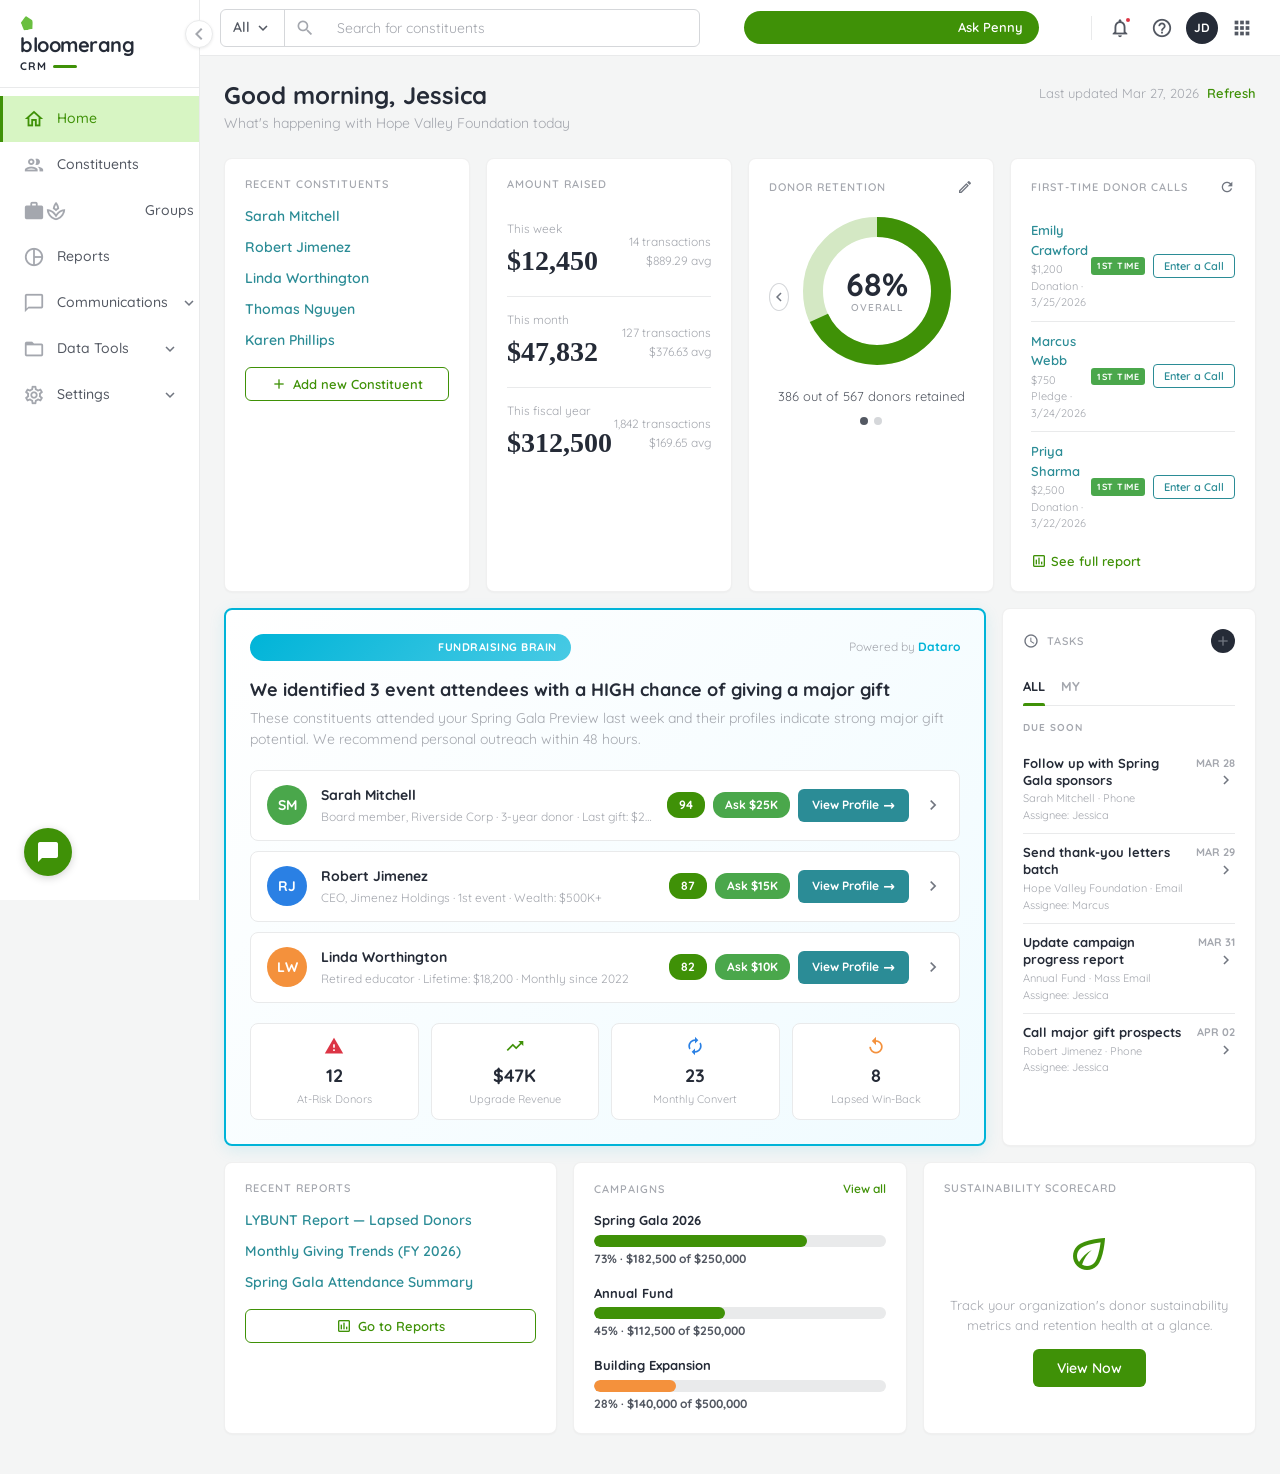
==== prototype/01_home.html @ 3aeb42c3 "Add Bloomerang CRM + Dataro clickable prototype 4-page interactive demo: Home Dashboard, Constituent" ====
<!DOCTYPE html>
<html lang="en">
<head>
<meta charset="UTF-8">
<meta name="viewport" content="width=device-width, initial-scale=1.0">
<title>Bloomerang CRM — Home Dashboard</title>
<link rel="preconnect" href="https://fonts.googleapis.com">
<link href="https://fonts.googleapis.com/css2?family=Quicksand:wght@300;400;500;600;700&display=swap" rel="stylesheet">
<link href="https://fonts.googleapis.com/icon?family=Material+Icons+Outlined" rel="stylesheet">
<style>
/* ── RESET ── */
*, *::before, *::after { box-sizing: border-box; margin: 0; padding: 0; }
html { font-size: 16px; -webkit-font-smoothing: antialiased; }
body { font-family: 'Quicksand', system-ui, -apple-system, 'Segoe UI', Roboto, 'Helvetica Neue', Arial, sans-serif; background: #f4f5f5; color: #252b37; line-height: 1.5; }
a { text-decoration: none; color: inherit; }
button { font-family: inherit; cursor: pointer; border: none; background: none; }
ul { list-style: none; }

/* ── TOKENS ── */
:root {
  --green: #3f9107;
  --green-light: #d7f5c3;
  --green-sage: #D4E8C4;
  --teal: #2B8C96;
  --gray-900: #252b37;
  --gray-700: #535862;
  --gray-500: #a4a7ae;
  --gray-400: #717680;
  --gray-300: #d5d7da;
  --gray-200: #e9eaeb;
  --gray-100: #f4f5f5;
  --white: #ffffff;
  --orange: #f4913c;
  --red: #dc3545;
  --blue: #2a80e4;
  --dataro: #00B4D8;
  --dataro-dark: #0096B4;
  --dataro-light: #48CAE4;
  --dataro-bg: #F0FBFF;
  --sidebar-w: 200px;
  --header-h: 56px;
}

/* ── SIDEBAR ── */
.sidebar {
  position: fixed; top: 0; left: 0; bottom: 0;
  width: var(--sidebar-w); background: var(--white);
  border-right: 1px solid var(--gray-200);
  z-index: 1030; display: flex; flex-direction: column;
  transition: width .25s ease;
}
.sidebar-logo { padding: 16px 20px 12px; position: relative; border-bottom: 1px solid var(--gray-200); }
.sidebar-logo .logo-text {
  font-size: 20px; font-weight: 700; color: var(--gray-900); letter-spacing: -0.5px;
  position: relative; display: inline-block; padding-top: 14px;
}
.sidebar-logo .logo-text::before {
  content: '';
  position: absolute; top: 0; left: 1px;
  width: 12px; height: 14px;
  background: #6abf40;
  clip-path: polygon(50% 0%, 100% 40%, 85% 100%, 15% 100%, 0% 40%);
  transform: rotate(-10deg);
}
.sidebar-logo .crm-label {
  display: flex; align-items: center; gap: 6px;
  font-size: 11px; font-weight: 700; color: var(--gray-900);
  margin-top: -2px; letter-spacing: 1px;
}
.sidebar-logo .crm-bar {
  display: inline-block; width: 24px; height: 3px;
  background: var(--green); border-radius: 2px;
}
.collapse-btn {
  position: absolute; top: 20px; right: -14px;
  width: 28px; height: 28px; border-radius: 50%;
  background: var(--white); border: 1px solid var(--gray-200);
  display: flex; align-items: center; justify-content: center;
  box-shadow: 0 1px 3px rgba(0,0,0,0.08); z-index: 10;
  color: var(--gray-500); font-size: 18px;
}
.sidebar-nav { flex: 1; padding: 8px 0; overflow-y: auto; }
.sidebar-nav .nav-item {
  display: flex; align-items: center; gap: 12px;
  padding: 12px 20px; font-size: 14px; font-weight: 500;
  color: var(--gray-700); cursor: pointer; position: relative;
  transition: background .15s, color .15s;
  border-left: 3px solid transparent;
  text-decoration: none;
}
.sidebar-nav .nav-item:hover { background: #f8f9fa; }
.sidebar-nav .nav-item.active {
  background: var(--green-light); color: var(--green);
  border-left-color: var(--green);
}
.sidebar-nav .nav-item.active .material-icons-outlined { color: var(--green); }
.sidebar-nav .nav-item .material-icons-outlined {
  font-size: 22px; color: var(--gray-500);
}
.sidebar-nav .nav-item .chevron {
  margin-left: auto; font-size: 18px; color: var(--gray-400);
}

/* ── HEADER ── */
.header {
  position: fixed; top: 0; left: var(--sidebar-w); right: 0;
  height: var(--header-h); background: var(--white);
  border-bottom: 1px solid var(--gray-200);
  display: flex; align-items: center; justify-content: space-between;
  padding: 0 20px; z-index: 1020;
}
.header-left { display: flex; align-items: center; gap: 0; flex: 1; max-width: 480px; }
.search-wrapper {
  display: flex; align-items: center; width: 100%;
  border: 1px solid var(--gray-300); border-radius: 6px; overflow: hidden;
  background: var(--white); height: 38px;
}
.search-dropdown {
  display: flex; align-items: center; gap: 4px;
  padding: 0 12px; font-size: 14px; font-weight: 600;
  color: var(--gray-700); border-right: 1px solid var(--gray-300);
  height: 100%; cursor: pointer; white-space: nowrap;
}
.search-dropdown .material-icons-outlined { font-size: 18px; }
.search-input {
  flex: 1; border: none; outline: none; padding: 0 12px;
  font-size: 14px; font-family: inherit; color: var(--gray-700);
  height: 100%; background: transparent;
}
.search-input::placeholder { color: var(--gray-500); }
.search-icon { padding: 0 10px; color: var(--gray-500); display: flex; align-items: center; }

.header-right { display: flex; align-items: center; gap: 6px; }
.header-icon-btn {
  width: 36px; height: 36px; border-radius: 50%;
  display: flex; align-items: center; justify-content: center;
  position: relative; color: var(--gray-700); transition: background .15s;
}
.header-icon-btn:hover { background: var(--gray-100); }
.header-icon-btn .material-icons-outlined { font-size: 22px; }
.header-icon-btn.bloom-b {
  color: var(--green);
}
.notif-dot {
  position: absolute; top: 6px; right: 6px;
  width: 8px; height: 8px; border-radius: 50%;
  background: var(--red); border: 2px solid var(--white);
}
.ask-penny-btn {
  display: flex; align-items: center; gap: 6px;
  padding: 7px 16px; border: none;
  border-radius: 20px; font-size: 13px; font-weight: 600;
  color: var(--white); background: var(--green);
  transition: background .15s;
}
.ask-penny-btn:hover { background: #357a06; }
.ask-penny-btn .sparkle { font-size: 16px; }
.avatar-circle {
  width: 32px; height: 32px; border-radius: 50%;
  background: var(--gray-900); color: var(--white);
  display: flex; align-items: center; justify-content: center;
  font-size: 12px; font-weight: 700;
}
.apps-grid { display: flex; flex-wrap: wrap; width: 18px; gap: 2px; }
.apps-grid span { width: 4px; height: 4px; border-radius: 1px; background: var(--gray-700); }
.header-sep { width: 1px; height: 24px; background: var(--gray-200); margin: 0 4px; }

/* ── MAIN CONTENT ── */
.main {
  margin-left: var(--sidebar-w); margin-top: var(--header-h);
  padding: 24px; min-height: calc(100vh - var(--header-h));
}

/* ── GREETING ── */
.greeting-row {
  display: flex; justify-content: space-between; align-items: flex-start;
  margin-bottom: 24px;
}
.greeting h1 { font-size: 24px; font-weight: 700; color: var(--gray-900); line-height: 1.3; }
.greeting p { font-size: 14px; color: var(--gray-500); margin-top: 2px; }
.last-updated { font-size: 13px; color: var(--gray-500); white-space: nowrap; padding-top: 4px; }
.last-updated a { color: var(--green); font-weight: 600; margin-left: 4px; }
.last-updated a:hover { text-decoration: underline; }

/* ── CARD ── */
.card {
  background: var(--white); border: 1px solid rgba(0,0,0,0.06);
  border-radius: 8px; box-shadow: 0 1px 2px rgba(0,0,0,0.03);
  padding: 20px; overflow: hidden;
}
.card-header {
  font-size: 11px; font-weight: 600; text-transform: uppercase;
  letter-spacing: 1px; color: var(--gray-500); margin-bottom: 16px;
  display: flex; align-items: center; justify-content: space-between;
  line-height: 1;
}
.card-header .material-icons-outlined { font-size: 16px; color: var(--gray-400); cursor: pointer; }
.card-header-actions { display: flex; gap: 8px; align-items: center; }

/* ── GRID ── */
.grid-row { display: grid; gap: 16px; margin-bottom: 16px; }
.grid-4 { grid-template-columns: repeat(4, 1fr); }
.grid-3-1 { grid-template-columns: 3fr 1fr; }
.grid-3 { grid-template-columns: repeat(3, 1fr); }

/* ── RECENT CONSTITUENTS ── */
.constituent-list { display: flex; flex-direction: column; gap: 10px; margin-bottom: 16px; }
.constituent-list a {
  font-size: 14px; font-weight: 600; color: var(--teal);
  transition: color .15s;
}
.constituent-list a:hover { color: #1f6a72; text-decoration: underline; }
.btn-outlined {
  display: inline-flex; align-items: center; justify-content: center; gap: 6px;
  padding: 8px 16px; border: 1.5px solid var(--green); border-radius: 6px;
  font-size: 13px; font-weight: 600; color: var(--green);
  background: var(--white); width: 100%; transition: background .15s;
}
.btn-outlined:hover { background: #f0fbe8; }

/* ── AMOUNT RAISED ── */
.amount-row {
  display: flex; justify-content: space-between; align-items: center;
  padding: 14px 0;
}
.amount-row + .amount-row { border-top: 1px solid var(--gray-200); }
.amount-label { font-size: 12px; color: var(--gray-500); margin-bottom: 2px; }
.amount-value { font-size: 28px; font-weight: 700; color: var(--gray-900); font-family: Georgia, 'Times New Roman', serif; }
.amount-detail { font-size: 12px; color: var(--gray-500); text-align: right; line-height: 1.6; }

/* ── DONOR RETENTION ── */
.donut-wrapper { display: flex; flex-direction: column; align-items: center; position: relative; }
.donut-nav { display: flex; align-items: center; gap: 12px; margin-bottom: 8px; width: 100%; }
.donut-nav .chevron-btn {
  width: 28px; height: 28px; border-radius: 50%; border: 1px solid var(--gray-300);
  display: flex; align-items: center; justify-content: center;
  color: var(--gray-400); font-size: 18px; background: var(--white);
}
.donut-container { position: relative; width: 160px; height: 160px; margin: 0 auto 12px; }
.donut-center {
  position: absolute; top: 50%; left: 50%; transform: translate(-50%, -50%);
  text-align: center;
}
.donut-center .pct { font-size: 32px; font-weight: 700; color: var(--gray-900); line-height: 1; }
.donut-center .label { font-size: 10px; font-weight: 600; text-transform: uppercase; letter-spacing: 1px; color: var(--gray-500); }
.retention-text { font-size: 13px; color: var(--gray-700); text-align: center; margin-top: 4px; }
.pagination-dots { display: flex; gap: 6px; justify-content: center; margin-top: 10px; }
.pagination-dots .dot { width: 8px; height: 8px; border-radius: 50%; background: var(--gray-300); }
.pagination-dots .dot.active { background: var(--gray-700); }

/* ── FIRST-TIME DONOR CALLS ── */
.donor-call-row {
  display: flex; align-items: center; justify-content: space-between;
  padding: 10px 0; border-bottom: 1px solid var(--gray-200);
  gap: 8px;
}
.donor-call-row:last-of-type { border-bottom: none; }
.donor-call-info { flex: 1; min-width: 0; }
.donor-call-info .name { font-size: 13px; font-weight: 600; color: var(--teal); }
.donor-call-info .meta { font-size: 11px; color: var(--gray-500); margin-top: 1px; }
.badge-1st {
  font-size: 9px; font-weight: 700; background: #4AA74B; color: var(--white);
  padding: 2px 6px; border-radius: 3px; white-space: nowrap; letter-spacing: 0.5px;
}
.btn-call {
  font-size: 11px; font-weight: 600; color: var(--teal);
  border: 1px solid var(--teal); border-radius: 4px;
  padding: 4px 10px; white-space: nowrap; background: var(--white);
  transition: background .15s;
}
.btn-call:hover { background: #e8f7f8; }
.see-full { font-size: 13px; font-weight: 600; color: var(--green); margin-top: 10px; display: flex; align-items: center; gap: 4px; }
.see-full:hover { text-decoration: underline; }

/* ── FUNDRAISING BRAIN (Dataro) ── */
.card-dataro {
  border: 2px solid var(--dataro);
  background: linear-gradient(135deg, #fff 0%, var(--dataro-bg) 100%);
  box-shadow: 0 4px 16px rgba(0,180,216,0.12);
  padding: 24px;
}
.dataro-top { display: flex; justify-content: space-between; align-items: center; margin-bottom: 16px; }
.dataro-badge {
  display: inline-flex; align-items: center; gap: 6px;
  background: linear-gradient(135deg, #00B4D8, #48CAE4);
  color: var(--white); font-size: 11px; font-weight: 700;
  padding: 5px 14px; border-radius: 20px; letter-spacing: 0.5px;
  text-transform: uppercase;
}
.dataro-badge .sparkle { font-size: 14px; }
.dataro-powered { font-size: 12px; color: var(--gray-500); }
.dataro-powered span { color: var(--dataro); font-weight: 700; }
.dataro-title { font-size: 18px; font-weight: 700; color: var(--gray-900); margin-bottom: 6px; line-height: 1.4; }
.dataro-subtitle { font-size: 14px; color: var(--gray-500); margin-bottom: 20px; line-height: 1.5; }

.prospect-row {
  display: flex; align-items: center; gap: 14px;
  background: var(--white); border: 1px solid var(--gray-200);
  border-radius: 8px; padding: 14px 16px; margin-bottom: 10px;
  transition: border-color .15s ease, box-shadow .15s ease, transform .15s ease;
  cursor: pointer;
}
.prospect-row:hover {
  border-color: var(--dataro); box-shadow: 0 4px 12px rgba(0,180,216,0.12);
  transform: translateY(-1px);
}
.prospect-avatar {
  width: 40px; height: 40px; border-radius: 50%;
  display: flex; align-items: center; justify-content: center;
  font-size: 14px; font-weight: 700; color: var(--white); flex-shrink: 0;
}
.prospect-avatar.green { background: #4AA74B; }
.prospect-avatar.blue { background: var(--blue); }
.prospect-avatar.orange { background: var(--orange); }
.prospect-info { flex: 1; min-width: 0; }
.prospect-info .name { font-size: 14px; font-weight: 700; color: var(--gray-900); }
.prospect-info .detail { font-size: 12px; color: var(--gray-500); margin-top: 2px; white-space: nowrap; overflow: hidden; text-overflow: ellipsis; }
.score-pill {
  display: inline-flex; align-items: center; justify-content: center;
  padding: 4px 12px; border-radius: 12px; font-size: 12px; font-weight: 700;
  white-space: nowrap;
}
.score-pill.green { background: #3f9107; color: #fff; }
.ask-pill {
  display: inline-flex; align-items: center; justify-content: center;
  padding: 4px 12px; border-radius: 12px; font-size: 12px; font-weight: 700;
  background: #4AA74B; color: #fff; white-space: nowrap;
}
.btn-view-profile {
  display: inline-flex; align-items: center; gap: 4px;
  padding: 6px 14px; border-radius: 6px; font-size: 12px; font-weight: 700;
  color: var(--white); background: var(--teal); white-space: nowrap;
  transition: background .15s;
}
.btn-view-profile:hover { background: #1f6a72; }
.prospect-scores { display: flex; gap: 8px; align-items: center; flex-shrink: 0; }
.prospect-chevron { color: var(--gray-400); font-size: 20px; flex-shrink: 0; }

.insight-strip {
  display: grid; grid-template-columns: repeat(4, 1fr); gap: 12px; margin-top: 20px;
}
.insight-card {
  background: var(--white); border: 1px solid var(--gray-200);
  border-radius: 8px; padding: 12px; text-align: center;
}
.insight-card .insight-value { font-size: 18px; font-weight: 700; color: var(--gray-900); }
.insight-card .insight-label { font-size: 11px; color: var(--gray-500); margin-top: 2px; }
.insight-card .insight-icon { font-size: 20px; margin-bottom: 4px; }
.insight-card .insight-icon.red { color: var(--red); }
.insight-card .insight-icon.green { color: var(--green); }
.insight-card .insight-icon.blue { color: var(--blue); }
.insight-card .insight-icon.orange { color: var(--orange); }

/* ── TASKS ── */
.tasks-header-row { display: flex; align-items: center; gap: 8px; }
.tasks-header-row .material-icons-outlined { font-size: 16px; color: var(--gray-400); }
.add-btn {
  width: 24px; height: 24px; border-radius: 50%;
  background: var(--gray-900); color: var(--white);
  display: flex; align-items: center; justify-content: center;
  font-size: 16px; margin-left: auto;
}
.tabs { display: flex; gap: 16px; margin-bottom: 14px; border-bottom: 1px solid var(--gray-200); }
.tabs .tab {
  font-size: 13px; font-weight: 700; padding: 8px 0;
  color: var(--gray-500); cursor: pointer; position: relative;
}
.tabs .tab.active { color: var(--gray-900); }
.tabs .tab.active::after {
  content: ''; position: absolute; bottom: -1px; left: 0; right: 0;
  height: 3px; background: var(--green); border-radius: 2px 2px 0 0;
}
.due-label { font-size: 10px; font-weight: 700; text-transform: uppercase; letter-spacing: 1px; color: var(--gray-500); margin-bottom: 10px; }
.task-row {
  display: flex; justify-content: space-between; align-items: flex-start;
  padding: 10px 0; border-bottom: 1px solid var(--gray-200);
  gap: 8px;
}
.task-row:last-child { border-bottom: none; }
.task-info { flex: 1; min-width: 0; }
.task-info .task-title { font-size: 13px; font-weight: 700; color: var(--gray-900); line-height: 1.3; }
.task-info .task-meta { font-size: 11px; color: var(--gray-500); margin-top: 2px; }
.task-date { font-size: 11px; font-weight: 700; color: var(--gray-500); text-transform: uppercase; white-space: nowrap; }
.task-chevron { color: var(--gray-400); font-size: 18px; }

/* ── RECENT REPORTS ── */
.report-list { display: flex; flex-direction: column; gap: 10px; margin-bottom: 16px; }
.report-list a { font-size: 14px; font-weight: 600; color: var(--teal); }
.report-list a:hover { text-decoration: underline; }

/* ── CAMPAIGNS ── */
.campaign-item { margin-bottom: 16px; }
.campaign-item:last-child { margin-bottom: 0; }
.campaign-name { font-size: 13px; font-weight: 700; color: var(--gray-900); margin-bottom: 4px; }
.campaign-bar { height: 12px; background: var(--gray-200); border-radius: 6px; overflow: hidden; position: relative; }
.campaign-fill { height: 100%; border-radius: 6px; transition: width .5s ease; }
.campaign-fill.green { background: var(--green); }
.campaign-fill.orange { background: var(--orange); }
.campaign-pct { font-size: 12px; font-weight: 700; color: var(--gray-700); margin-top: 3px; }

/* ── SUSTAINABILITY ── */
.sustainability-content { text-align: center; padding: 20px 0; }
.sustainability-content p { font-size: 13px; color: var(--gray-500); margin-bottom: 14px; }
.btn-green {
  display: inline-flex; align-items: center; justify-content: center;
  padding: 10px 24px; background: var(--green); color: var(--white);
  border-radius: 6px; font-size: 14px; font-weight: 600; transition: background .15s;
}
.btn-green:hover { background: #357a06; }

/* ── FLOATING CHAT BUTTON ── */
.chat-fab {
  position: fixed; bottom: 24px; left: 24px;
  width: 48px; height: 48px; border-radius: 50%;
  background: var(--green); color: var(--white);
  display: flex; align-items: center; justify-content: center;
  box-shadow: 0 2px 8px rgba(0,0,0,0.18);
  z-index: 1100; cursor: pointer; border: none;
  transition: background .15s, transform .15s;
}
.chat-fab:hover { background: #357a06; transform: scale(1.08); }
.chat-fab .material-icons-outlined { font-size: 24px; }

/* ── HAMBURGER (hidden by default) ── */
.hamburger {
  display: none; align-items: center; justify-content: center;
  width: 44px; height: 44px; font-size: 24px; color: var(--gray-700);
  background: none; border: none; cursor: pointer; flex-shrink: 0;
  border-radius: 6px; transition: background .15s;
}
.hamburger:hover { background: var(--gray-100); }
.sidebar-overlay { display: none; position: fixed; inset: 0; background: rgba(0,0,0,0.3); z-index: 1999; }

/* ── RESPONSIVE ── */
@media (max-width: 1200px) {
  .grid-4 { grid-template-columns: repeat(2, 1fr); }
  .grid-3-1 { grid-template-columns: 1fr; }
  .grid-3 { grid-template-columns: repeat(2, 1fr); }
}

@media (max-width: 768px) {
  .sidebar { width: 64px; }
  .sidebar .nav-item span:not(.material-icons-outlined) { display: none; }
  .sidebar .nav-item .chevron { display: none; }
  .sidebar .nav-item { justify-content: center; padding: 12px 0; gap: 0; }
  .sidebar-logo .logo-text, .sidebar-logo .crm-label { display: none; }
  .collapse-btn { display: none; }
  .header { left: 64px; }
  .main { margin-left: 64px; padding: 16px; }
  .grid-4 { grid-template-columns: repeat(2, 1fr); }
  .grid-3-1, .grid-3 { grid-template-columns: 1fr; }
  .insight-strip { grid-template-columns: repeat(2, 1fr); }
  .greeting-row { flex-direction: column; gap: 8px; }
  .prospect-row { flex-wrap: wrap; }
  .prospect-scores { flex-wrap: wrap; gap: 8px; }
}

@media (max-width: 480px) {
  .sidebar {
    position: fixed; top: 0; left: 0; bottom: 0;
    width: 200px; transform: translateX(-100%);
    transition: transform 0.3s ease; z-index: 2000;
  }
  .sidebar .nav-item span:not(.material-icons-outlined) { display: inline; }
  .sidebar .nav-item .chevron { display: inline; }
  .sidebar .nav-item { justify-content: flex-start; padding: 14px 20px; gap: 12px; }
  .sidebar-logo .logo-text, .sidebar-logo .crm-label { display: block; }
  .sidebar.open { transform: translateX(0); }
  .sidebar.open + .sidebar-overlay { display: block; }
  .hamburger { display: flex; }
  .header { left: 0; padding: 0 12px; }
  .main { margin-left: 0; padding: 12px; -webkit-overflow-scrolling: touch; }
  .grid-4, .grid-3-1, .grid-3 { grid-template-columns: 1fr; }
  .insight-strip { grid-template-columns: 1fr; }
  .amount-value { font-size: 22px; }
  .donut-container { width: 140px; height: 140px; }
  .donut-container svg { width: 140px; height: 140px; }
  .donut-center .pct { font-size: 26px; }
  .greeting h1 { font-size: 20px; }
  .greeting p { font-size: 13px; }
  .prospect-row { flex-direction: column; align-items: flex-start; gap: 10px; }
  .prospect-scores { width: 100%; flex-wrap: wrap; gap: 8px; }
  .btn-view-profile { width: 100%; justify-content: center; }
  .search-dropdown { display: none; }
  .card { padding: 16px; }
  .dataro-title { font-size: 16px; }
  .dataro-subtitle { font-size: 13px; }
  .ask-penny-btn { padding: 7px 10px; font-size: 12px; }
  .btn-call, .badge-1st { min-height: 44px; display: inline-flex; align-items: center; }
  .btn-outlined { min-height: 44px; }
  .btn-green { min-height: 44px; }
  .chat-fab { bottom: 16px; left: 16px; padding-bottom: env(safe-area-inset-bottom); }
  body { font-size: 15px; }
  .search-input, input[type="text"], input[type="email"], input[type="search"] { font-size: 16px; }
}
</style>
</head>
<body>

<!-- ════════════ SIDEBAR ════════════ -->
<aside class="sidebar">
  <div class="sidebar-logo">
    <div class="logo-text">bloomerang</div>
    <div class="crm-label">CRM <span class="crm-bar"></span></div>
    <button class="collapse-btn"><span class="material-icons-outlined">chevron_left</span></button>
  </div>
  <nav class="sidebar-nav">
    <ul>
      <li><a href="01_home.html" class="nav-item active">
        <span class="material-icons-outlined">home</span>
        <span>Home</span>
      </a></li>
      <li><a href="02_constituent.html" class="nav-item">
        <span class="material-icons-outlined">people_outline</span>
        <span>Constituents</span>
      </a></li>
      <li><a href="#" class="nav-item">
        <span class="material-icons-outlined">workspaces</span>
        <span>Groups</span>
      </a></li>
      <li><a href="#" class="nav-item">
        <span class="material-icons-outlined">pie_chart_outline</span>
        <span>Reports</span>
      </a></li>
      <li><a href="#" class="nav-item">
        <span class="material-icons-outlined">chat_bubble_outline</span>
        <span>Communications</span>
        <span class="material-icons-outlined chevron">expand_more</span>
      </a></li>
      <li><a href="#" class="nav-item">
        <span class="material-icons-outlined">folder_open</span>
        <span>Data Tools</span>
        <span class="material-icons-outlined chevron">expand_more</span>
      </a></li>
      <li><a href="#" class="nav-item">
        <span class="material-icons-outlined">settings</span>
        <span>Settings</span>
        <span class="material-icons-outlined chevron">expand_more</span>
      </a></li>
      <li><a href="#" class="nav-item">
        <span class="material-icons-outlined">volunteer_activism</span>
        <span>Kindful</span>
      </a></li>
    </ul>
  </nav>
</aside>
<div class="sidebar-overlay"></div>

<!-- ════════════ HEADER ════════════ -->
<header class="header">
  <div class="header-left">
    <button class="hamburger" aria-label="Open menu">&#9776;</button>
    <div class="search-wrapper">
      <div class="search-dropdown">
        All
        <span class="material-icons-outlined">expand_more</span>
      </div>
      <span class="search-icon"><span class="material-icons-outlined" style="font-size:20px">search</span></span>
      <input class="search-input" type="text" placeholder="Search for constituents">
    </div>
  </div>
  <div class="header-right">
    <a href="03_penny.html" class="ask-penny-btn" title="Ask Penny AI">
      <span class="sparkle material-icons-outlined" style="font-size:16px">auto_awesome</span>
      Ask Penny
    </a>
    <button class="header-icon-btn bloom-b" title="Bloomerang Home">
      <span class="material-icons-outlined" style="font-size:24px;color:var(--green);">auto_awesome</span>
    </button>
    <span class="header-sep"></span>
    <button class="header-icon-btn" title="Notifications">
      <span class="material-icons-outlined">notifications_none</span>
      <span class="notif-dot"></span>
    </button>
    <button class="header-icon-btn" title="Help">
      <span class="material-icons-outlined">help_outline</span>
    </button>
    <div class="avatar-circle" title="Jessica Davis">JD</div>
    <button class="header-icon-btn" title="Apps">
      <span class="material-icons-outlined">apps</span>
    </button>
  </div>
</header>

<!-- ════════════ MAIN CONTENT ════════════ -->
<main class="main">

  <!-- GREETING -->
  <div class="greeting-row">
    <div class="greeting">
      <h1>Good morning, Jessica</h1>
      <p>What's happening with Hope Valley Foundation today</p>
    </div>
    <div class="last-updated">
      Last updated Mar 27, 2026
      <a href="#">Refresh</a>
    </div>
  </div>

  <!-- ──── ROW 1: 4 widgets ──── -->
  <div class="grid-row grid-4">

    <!-- RECENT CONSTITUENTS -->
    <div class="card">
      <div class="card-header">Recent Constituents</div>
      <div class="constituent-list">
        <a href="02_constituent.html">Sarah Mitchell</a>
        <a href="#">Robert Jimenez</a>
        <a href="#">Linda Worthington</a>
        <a href="#">Thomas Nguyen</a>
        <a href="#">Karen Phillips</a>
      </div>
      <button class="btn-outlined">
        <span class="material-icons-outlined" style="font-size:16px">add</span>
        Add new Constituent
      </button>
    </div>

    <!-- AMOUNT RAISED -->
    <div class="card">
      <div class="card-header">Amount Raised</div>
      <div class="amount-row">
        <div>
          <div class="amount-label">This week</div>
          <div class="amount-value">$12,450</div>
        </div>
        <div class="amount-detail">14 transactions<br>$889.29 avg</div>
      </div>
      <div class="amount-row">
        <div>
          <div class="amount-label">This month</div>
          <div class="amount-value">$47,832</div>
        </div>
        <div class="amount-detail">127 transactions<br>$376.63 avg</div>
      </div>
      <div class="amount-row">
        <div>
          <div class="amount-label">This fiscal year</div>
          <div class="amount-value">$312,500</div>
        </div>
        <div class="amount-detail">1,842 transactions<br>$169.65 avg</div>
      </div>
    </div>

    <!-- DONOR RETENTION -->
    <div class="card">
      <div class="card-header">
        Donor Retention
        <span class="material-icons-outlined" style="cursor:pointer">edit</span>
      </div>
      <div class="donut-wrapper">
        <div style="display:flex;align-items:center;width:100%;justify-content:center;gap:8px;">
          <button class="chevron-btn" style="width:28px;height:28px;border-radius:50%;border:1px solid var(--gray-300);background:var(--white);display:flex;align-items:center;justify-content:center;color:var(--gray-400);cursor:pointer;">
            <span class="material-icons-outlined" style="font-size:18px">chevron_left</span>
          </button>
          <div class="donut-container">
            <svg viewBox="0 0 160 160" width="160" height="160">
              <!-- Background ring -->
              <circle cx="80" cy="80" r="64" fill="none" stroke="#D4E8C4" stroke-width="20"/>
              <!-- Filled ring: 68% = 68% of 2*pi*64 ≈ 273.3 -->
              <circle cx="80" cy="80" r="64" fill="none" stroke="#3f9107" stroke-width="20"
                stroke-dasharray="273.4 402.1" stroke-dashoffset="0"
                transform="rotate(-90 80 80)" stroke-linecap="butt"/>
            </svg>
            <div class="donut-center">
              <div class="pct">68%</div>
              <div class="label">Overall</div>
            </div>
          </div>
          <div style="width:28px"></div><!-- spacer for symmetry -->
        </div>
        <div class="retention-text">386 out of 567 donors retained</div>
        <div class="pagination-dots">
          <span class="dot active"></span>
          <span class="dot"></span>
        </div>
      </div>
    </div>

    <!-- FIRST-TIME DONOR CALLS -->
    <div class="card">
      <div class="card-header">
        First-Time Donor Calls
        <span class="material-icons-outlined" style="cursor:pointer">refresh</span>
      </div>
      <div class="donor-call-row">
        <div class="donor-call-info">
          <div class="name">Emily Crawford</div>
          <div class="meta">$1,200 Donation &middot; 3/25/2026</div>
        </div>
        <span class="badge-1st">1ST TIME</span>
        <button class="btn-call">Enter a Call</button>
      </div>
      <div class="donor-call-row">
        <div class="donor-call-info">
          <div class="name">Marcus Webb</div>
          <div class="meta">$750 Pledge &middot; 3/24/2026</div>
        </div>
        <span class="badge-1st">1ST TIME</span>
        <button class="btn-call">Enter a Call</button>
      </div>
      <div class="donor-call-row">
        <div class="donor-call-info">
          <div class="name">Priya Sharma</div>
          <div class="meta">$2,500 Donation &middot; 3/22/2026</div>
        </div>
        <span class="badge-1st">1ST TIME</span>
        <button class="btn-call">Enter a Call</button>
      </div>
      <a href="#" class="see-full">
        <span class="material-icons-outlined" style="font-size:16px">assessment</span>
        See full report
      </a>
    </div>

  </div><!-- /grid-4 -->

  <!-- ──── ROW 2: Fundraising Brain + Tasks ──── -->
  <div class="grid-row grid-3-1">

    <!-- FUNDRAISING BRAIN (Dataro) -->
    <div class="card card-dataro">
      <div class="dataro-top">
        <span class="dataro-badge">
          <span class="sparkle material-icons-outlined" style="font-size:14px">auto_awesome</span>
          Fundraising Brain
        </span>
        <span class="dataro-powered">Powered by <span>Dataro</span></span>
      </div>
      <div class="dataro-title">We identified 3 event attendees with a HIGH chance of giving a major gift</div>
      <div class="dataro-subtitle">These constituents attended your Spring Gala Preview last week and their profiles indicate strong major gift potential. We recommend personal outreach within 48 hours.</div>

      <!-- Prospect 1 — Sarah Mitchell -->
      <a href="02_constituent.html" class="prospect-row" style="text-decoration:none;color:inherit;">
        <div class="prospect-avatar green">SM</div>
        <div class="prospect-info">
          <div class="name">Sarah Mitchell</div>
          <div class="detail">Board member, Riverside Corp &middot; 3-year donor &middot; Last gift: $2,500</div>
        </div>
        <div class="prospect-scores">
          <span class="score-pill green" title="Propensity Score">94</span>
          <span class="ask-pill" title="Recommended Ask">Ask $25K</span>
          <span class="btn-view-profile">View Profile <span style="font-size:14px">&rarr;</span></span>
        </div>
        <span class="prospect-chevron material-icons-outlined">chevron_right</span>
      </a>

      <!-- Prospect 2 — Robert Jimenez -->
      <div class="prospect-row">
        <div class="prospect-avatar blue">RJ</div>
        <div class="prospect-info">
          <div class="name">Robert Jimenez</div>
          <div class="detail">CEO, Jimenez Holdings &middot; 1st event &middot; Wealth: $500K+</div>
        </div>
        <div class="prospect-scores">
          <span class="score-pill green">87</span>
          <span class="ask-pill">Ask $15K</span>
          <span class="btn-view-profile">View Profile <span style="font-size:14px">&rarr;</span></span>
        </div>
        <span class="prospect-chevron material-icons-outlined">chevron_right</span>
      </div>

      <!-- Prospect 3 — Linda Worthington -->
      <div class="prospect-row">
        <div class="prospect-avatar orange">LW</div>
        <div class="prospect-info">
          <div class="name">Linda Worthington</div>
          <div class="detail">Retired educator &middot; Lifetime: $18,200 &middot; Monthly since 2022</div>
        </div>
        <div class="prospect-scores">
          <span class="score-pill green">82</span>
          <span class="ask-pill">Ask $10K</span>
          <span class="btn-view-profile">View Profile <span style="font-size:14px">&rarr;</span></span>
        </div>
        <span class="prospect-chevron material-icons-outlined">chevron_right</span>
      </div>

      <!-- Insight Strip -->
      <div class="insight-strip">
        <div class="insight-card">
          <div class="insight-icon red material-icons-outlined">warning</div>
          <div class="insight-value">12</div>
          <div class="insight-label">At-Risk Donors</div>
        </div>
        <div class="insight-card">
          <div class="insight-icon green material-icons-outlined">trending_up</div>
          <div class="insight-value">$47K</div>
          <div class="insight-label">Upgrade Revenue</div>
        </div>
        <div class="insight-card">
          <div class="insight-icon blue material-icons-outlined">autorenew</div>
          <div class="insight-value">23</div>
          <div class="insight-label">Monthly Convert</div>
        </div>
        <div class="insight-card">
          <div class="insight-icon orange material-icons-outlined">replay</div>
          <div class="insight-value">8</div>
          <div class="insight-label">Lapsed Win-Back</div>
        </div>
      </div>
    </div>

    <!-- TASKS -->
    <div class="card">
      <div class="card-header">
        <div class="tasks-header-row">
          <span class="material-icons-outlined" style="font-size:16px;color:var(--gray-400)">schedule</span>
          Tasks
        </div>
        <div class="add-btn"><span class="material-icons-outlined" style="font-size:16px">add</span></div>
      </div>
      <div class="tabs">
        <div class="tab active">ALL</div>
        <div class="tab">MY</div>
      </div>
      <div class="due-label">Due Soon</div>

      <div class="task-row">
        <div class="task-info">
          <div class="task-title">Follow up with Spring Gala sponsors</div>
          <div class="task-meta">Sarah Mitchell &middot; Phone<br>Assignee: Jessica</div>
        </div>
        <div style="text-align:right">
          <div class="task-date">MAR 28</div>
          <span class="task-chevron material-icons-outlined">chevron_right</span>
        </div>
      </div>

      <div class="task-row">
        <div class="task-info">
          <div class="task-title">Send thank-you letters batch</div>
          <div class="task-meta">Hope Valley Foundation &middot; Email<br>Assignee: Marcus</div>
        </div>
        <div style="text-align:right">
          <div class="task-date">MAR 29</div>
          <span class="task-chevron material-icons-outlined">chevron_right</span>
        </div>
      </div>

      <div class="task-row">
        <div class="task-info">
          <div class="task-title">Update campaign progress report</div>
          <div class="task-meta">Annual Fund &middot; Mass Email<br>Assignee: Jessica</div>
        </div>
        <div style="text-align:right">
          <div class="task-date">MAR 31</div>
          <span class="task-chevron material-icons-outlined">chevron_right</span>
        </div>
      </div>

      <div class="task-row">
        <div class="task-info">
          <div class="task-title">Call major gift prospects</div>
          <div class="task-meta">Robert Jimenez &middot; Phone<br>Assignee: Jessica</div>
        </div>
        <div style="text-align:right">
          <div class="task-date">APR 02</div>
          <span class="task-chevron material-icons-outlined">chevron_right</span>
        </div>
      </div>
    </div>

  </div><!-- /grid-3-1 -->

  <!-- ──── ROW 3: Reports + Campaigns + Sustainability ──── -->
  <div class="grid-row grid-3">

    <!-- RECENT REPORTS -->
    <div class="card">
      <div class="card-header">Recent Reports</div>
      <div class="report-list">
        <a href="#">LYBUNT Report — Lapsed Donors</a>
        <a href="#">Monthly Giving Trends (FY 2026)</a>
        <a href="#">Spring Gala Attendance Summary</a>
      </div>
      <button class="btn-outlined">
        <span class="material-icons-outlined" style="font-size:16px">assessment</span>
        Go to Reports
      </button>
    </div>

    <!-- CAMPAIGNS -->
    <div class="card">
      <div class="card-header">
        Campaigns
        <a href="#" style="font-size:12px;font-weight:600;color:var(--green);text-transform:none;letter-spacing:0;">View all</a>
      </div>
      <div class="campaign-item">
        <div class="campaign-name">Spring Gala 2026</div>
        <div class="campaign-bar"><div class="campaign-fill green" style="width:73%"></div></div>
        <div class="campaign-pct">73% &middot; $182,500 of $250,000</div>
      </div>
      <div class="campaign-item">
        <div class="campaign-name">Annual Fund</div>
        <div class="campaign-bar"><div class="campaign-fill green" style="width:45%"></div></div>
        <div class="campaign-pct">45% &middot; $112,500 of $250,000</div>
      </div>
      <div class="campaign-item">
        <div class="campaign-name">Building Expansion</div>
        <div class="campaign-bar"><div class="campaign-fill orange" style="width:28%"></div></div>
        <div class="campaign-pct">28% &middot; $140,000 of $500,000</div>
      </div>
    </div>

    <!-- SUSTAINABILITY SCORECARD -->
    <div class="card">
      <div class="card-header">Sustainability Scorecard</div>
      <div class="sustainability-content">
        <div style="margin-bottom:12px;">
          <span class="material-icons-outlined" style="font-size:48px;color:var(--green)">eco</span>
        </div>
        <p>Track your organization's donor sustainability metrics and retention health at a glance.</p>
        <button class="btn-green">View Now</button>
      </div>
    </div>

  </div><!-- /grid-3 -->

</main>

<!-- ════════════ FLOATING CHAT BUTTON ════════════ -->
<button class="chat-fab" title="Chat with us">
  <span class="material-icons-outlined">chat_bubble</span>
</button>

<script>
(function(){
  var hamburger = document.querySelector('.hamburger');
  var sidebar = document.querySelector('.sidebar');
  var overlay = document.querySelector('.sidebar-overlay');
  if (hamburger) {
    hamburger.addEventListener('click', function() { sidebar.classList.toggle('open'); });
  }
  if (overlay) {
    overlay.addEventListener('click', function() { sidebar.classList.remove('open'); });
  }
})();
</script>
</body>
</html>
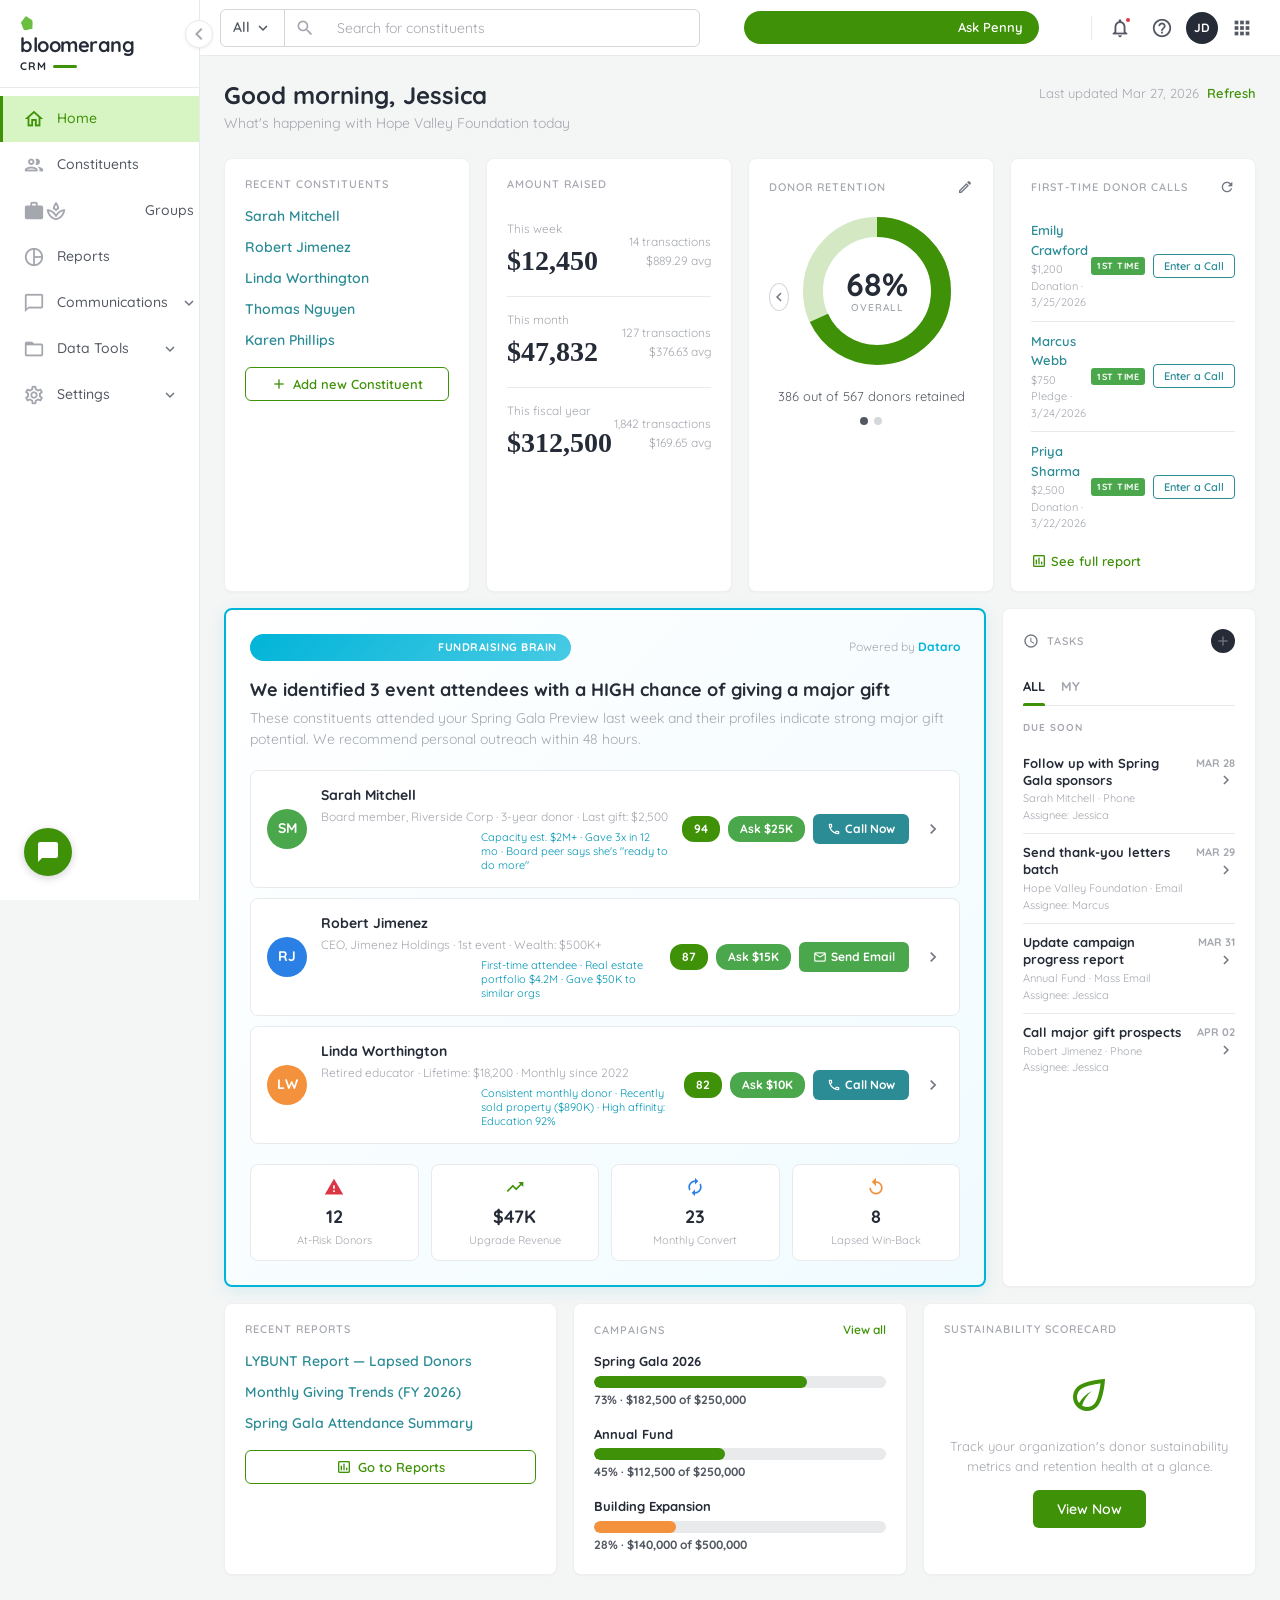
==== commit 138a1f21: "Replace View Profile CTAs with actionable Send Email / Call Now buttons Add ProspectAI insight lines" ====
--- a/prototype/01_home.html
+++ b/prototype/01_home.html
@@ -326,13 +326,27 @@
   padding: 4px 12px; border-radius: 12px; font-size: 12px; font-weight: 700;
   background: #4AA74B; color: #fff; white-space: nowrap;
 }
-.btn-view-profile {
+.btn-cta-call {
   display: inline-flex; align-items: center; gap: 4px;
   padding: 6px 14px; border-radius: 6px; font-size: 12px; font-weight: 700;
-  color: var(--white); background: var(--teal); white-space: nowrap;
-  transition: background .15s;
-}
-.btn-view-profile:hover { background: #1f6a72; }
+  color: var(--white); background: #2B8C96; white-space: nowrap;
+  transition: background .15s; cursor: pointer;
+}
+.btn-cta-call:hover { background: #1f6a72; }
+.btn-cta-call .material-icons-outlined { font-size: 14px; }
+.btn-cta-email {
+  display: inline-flex; align-items: center; gap: 4px;
+  padding: 6px 14px; border-radius: 6px; font-size: 12px; font-weight: 700;
+  color: var(--white); background: #4AA74B; white-space: nowrap;
+  transition: background .15s; cursor: pointer;
+}
+.btn-cta-email:hover { background: #3d8c3e; }
+.btn-cta-email .material-icons-outlined { font-size: 14px; }
+.ai-reason {
+  display: flex; align-items: flex-start; gap: 4px;
+  font-size: 11px; color: #0096B4; margin-top: 4px; line-height: 1.3;
+}
+.ai-reason .material-icons-outlined { font-size: 13px; flex-shrink: 0; margin-top: 1px; }
 .prospect-scores { display: flex; gap: 8px; align-items: center; flex-shrink: 0; }
 .prospect-chevron { color: var(--gray-400); font-size: 20px; flex-shrink: 0; }
 
@@ -518,7 +532,7 @@
         <span class="material-icons-outlined">workspaces</span>
         <span>Groups</span>
       </a></li>
-      <li><a href="#" class="nav-item">
+      <li><a href="05_reports.html" class="nav-item">
         <span class="material-icons-outlined">pie_chart_outline</span>
         <span>Reports</span>
       </a></li>
@@ -536,10 +550,6 @@
         <span class="material-icons-outlined">settings</span>
         <span>Settings</span>
         <span class="material-icons-outlined chevron">expand_more</span>
-      </a></li>
-      <li><a href="#" class="nav-item">
-        <span class="material-icons-outlined">volunteer_activism</span>
-        <span>Kindful</span>
       </a></li>
     </ul>
   </nav>
@@ -736,11 +746,15 @@
         <div class="prospect-info">
           <div class="name">Sarah Mitchell</div>
           <div class="detail">Board member, Riverside Corp &middot; 3-year donor &middot; Last gift: $2,500</div>
+          <div class="ai-reason">
+            <span class="material-icons-outlined">auto_awesome</span>
+            Capacity est. $2M+ &middot; Gave 3x in 12 mo &middot; Board peer says she's "ready to do more"
+          </div>
         </div>
         <div class="prospect-scores">
           <span class="score-pill green" title="Propensity Score">94</span>
           <span class="ask-pill" title="Recommended Ask">Ask $25K</span>
-          <span class="btn-view-profile">View Profile <span style="font-size:14px">&rarr;</span></span>
+          <span class="btn-cta-call"><span class="material-icons-outlined">phone</span> Call Now</span>
         </div>
         <span class="prospect-chevron material-icons-outlined">chevron_right</span>
       </a>
@@ -751,11 +765,15 @@
         <div class="prospect-info">
           <div class="name">Robert Jimenez</div>
           <div class="detail">CEO, Jimenez Holdings &middot; 1st event &middot; Wealth: $500K+</div>
+          <div class="ai-reason">
+            <span class="material-icons-outlined">auto_awesome</span>
+            First-time attendee &middot; Real estate portfolio $4.2M &middot; Gave $50K to similar orgs
+          </div>
         </div>
         <div class="prospect-scores">
           <span class="score-pill green">87</span>
           <span class="ask-pill">Ask $15K</span>
-          <span class="btn-view-profile">View Profile <span style="font-size:14px">&rarr;</span></span>
+          <span class="btn-cta-email"><span class="material-icons-outlined">email</span> Send Email</span>
         </div>
         <span class="prospect-chevron material-icons-outlined">chevron_right</span>
       </div>
@@ -766,11 +784,15 @@
         <div class="prospect-info">
           <div class="name">Linda Worthington</div>
           <div class="detail">Retired educator &middot; Lifetime: $18,200 &middot; Monthly since 2022</div>
+          <div class="ai-reason">
+            <span class="material-icons-outlined">auto_awesome</span>
+            Consistent monthly donor &middot; Recently sold property ($890K) &middot; High affinity: Education 92%
+          </div>
         </div>
         <div class="prospect-scores">
           <span class="score-pill green">82</span>
           <span class="ask-pill">Ask $10K</span>
-          <span class="btn-view-profile">View Profile <span style="font-size:14px">&rarr;</span></span>
+          <span class="btn-cta-call"><span class="material-icons-outlined">phone</span> Call Now</span>
         </div>
         <span class="prospect-chevron material-icons-outlined">chevron_right</span>
       </div>
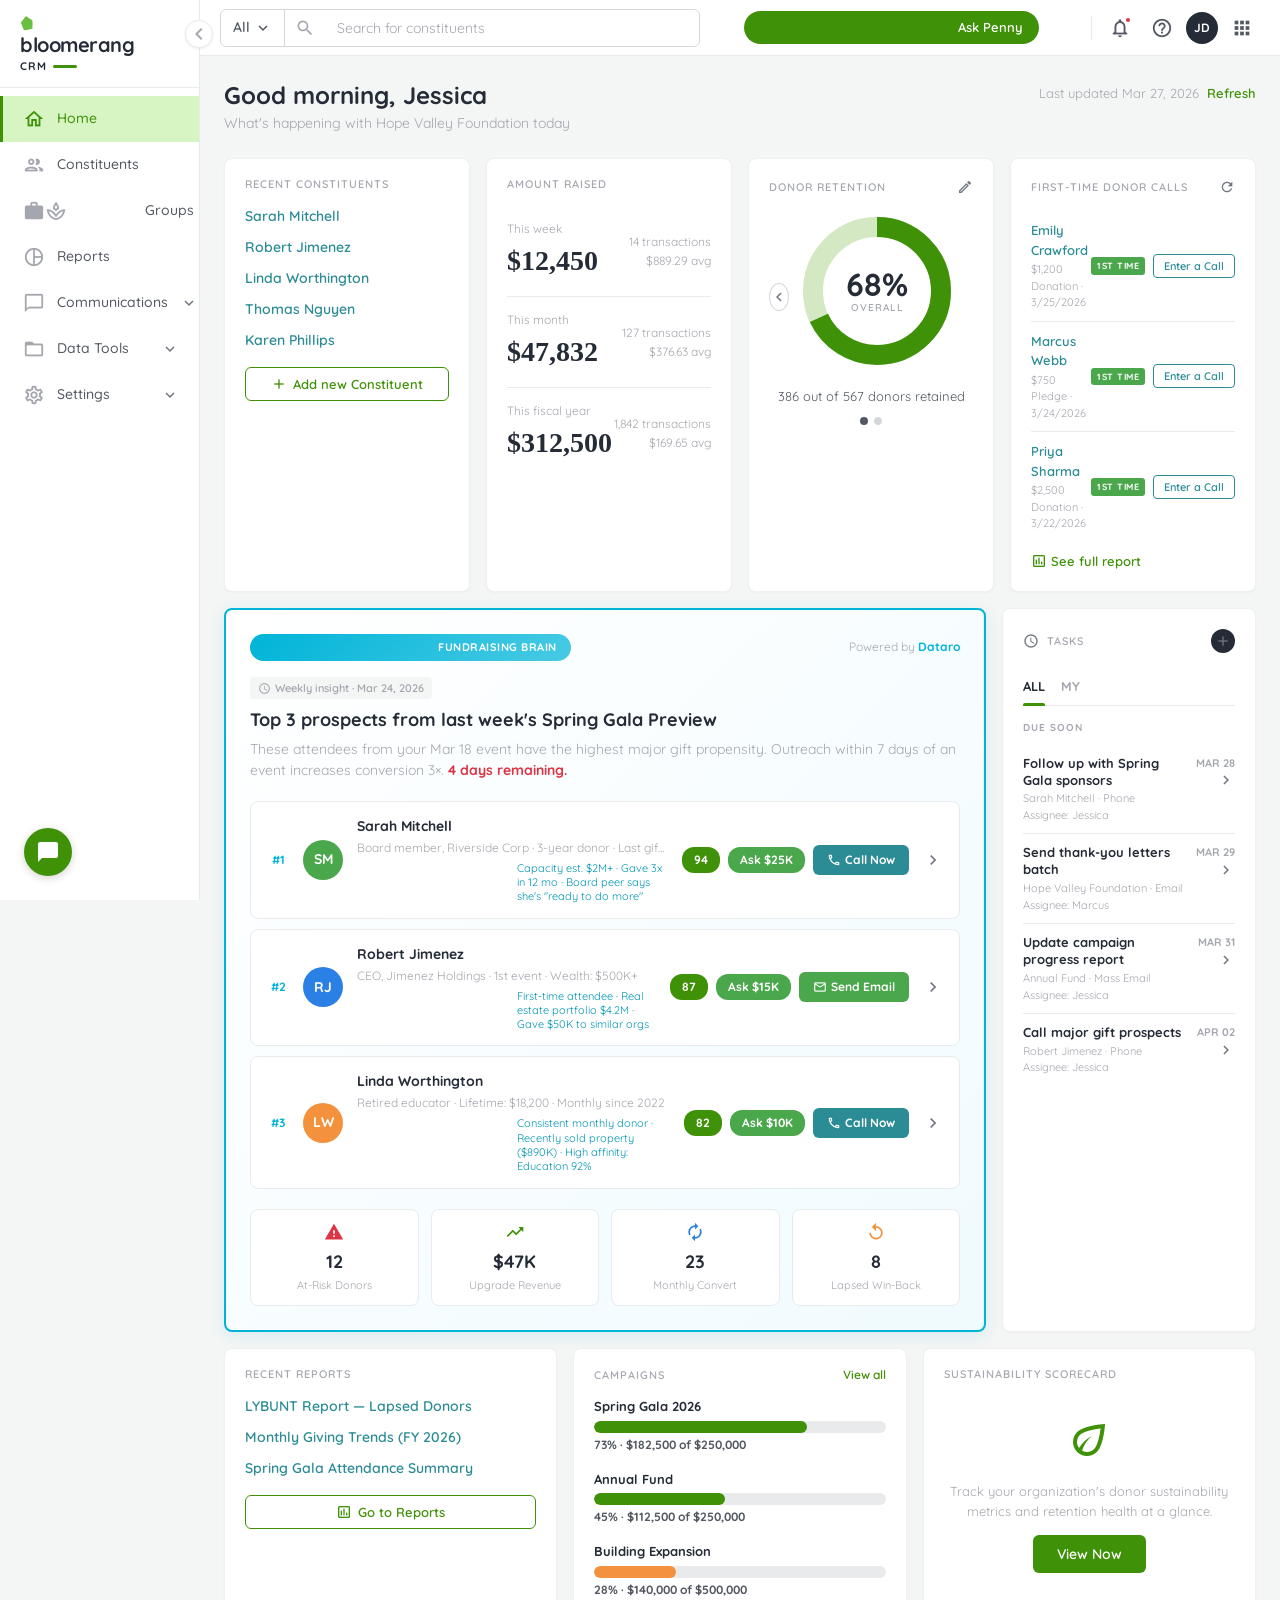
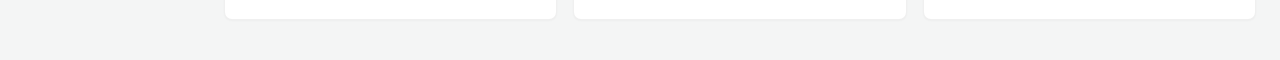
==== commit c5817580: "Add weekly insight framing, rankings, and urgency to Fundraising Brain - Title now reads "Top 3 pros" ====
--- a/prototype/01_home.html
+++ b/prototype/01_home.html
@@ -312,6 +312,16 @@
 .prospect-avatar.green { background: #4AA74B; }
 .prospect-avatar.blue { background: var(--blue); }
 .prospect-avatar.orange { background: var(--orange); }
+.prospect-rank {
+  font-size: 12px; font-weight: 800; color: var(--dataro); flex-shrink: 0;
+  width: 22px; text-align: center;
+}
+.dataro-timestamp {
+  display: inline-flex; align-items: center; gap: 4px;
+  font-size: 11px; font-weight: 600; color: var(--gray-500);
+  background: var(--gray-100); border-radius: 4px; padding: 3px 8px;
+  margin-bottom: 8px;
+}
 .prospect-info { flex: 1; min-width: 0; }
 .prospect-info .name { font-size: 14px; font-weight: 700; color: var(--gray-900); }
 .prospect-info .detail { font-size: 12px; color: var(--gray-500); margin-top: 2px; white-space: nowrap; overflow: hidden; text-overflow: ellipsis; }
@@ -347,8 +357,15 @@
   font-size: 11px; color: #0096B4; margin-top: 4px; line-height: 1.3;
 }
 .ai-reason .material-icons-outlined { font-size: 13px; flex-shrink: 0; margin-top: 1px; }
-.prospect-scores { display: flex; gap: 8px; align-items: center; flex-shrink: 0; }
+.prospect-scores { display: flex; gap: 8px; align-items: center; flex-shrink: 0; flex-wrap: wrap; }
 .prospect-chevron { color: var(--gray-400); font-size: 20px; flex-shrink: 0; }
+
+@media (max-width: 600px) {
+  .prospect-row { flex-wrap: wrap; }
+  .prospect-info .detail { white-space: normal; overflow: visible; text-overflow: unset; }
+  .prospect-scores { flex-shrink: 1; flex-basis: 100%; padding-left: 76px; }
+  .prospect-chevron { display: none; }
+}
 
 .insight-strip {
   display: grid; grid-template-columns: repeat(4, 1fr); gap: 12px; margin-top: 20px;
@@ -737,11 +754,13 @@
         </span>
         <span class="dataro-powered">Powered by <span>Dataro</span></span>
       </div>
-      <div class="dataro-title">We identified 3 event attendees with a HIGH chance of giving a major gift</div>
-      <div class="dataro-subtitle">These constituents attended your Spring Gala Preview last week and their profiles indicate strong major gift potential. We recommend personal outreach within 48 hours.</div>
+      <div class="dataro-timestamp"><span class="material-icons-outlined" style="font-size:13px">schedule</span> Weekly insight &middot; Mar 24, 2026</div>
+      <div class="dataro-title">Top 3 prospects from last week's Spring Gala Preview</div>
+      <div class="dataro-subtitle">These attendees from your Mar 18 event have the highest major gift propensity. Outreach within 7 days of an event increases conversion 3&times;. <strong style="color:var(--red)">4 days remaining.</strong></div>
 
       <!-- Prospect 1 — Sarah Mitchell -->
       <a href="02_constituent.html" class="prospect-row" style="text-decoration:none;color:inherit;">
+        <div class="prospect-rank">#1</div>
         <div class="prospect-avatar green">SM</div>
         <div class="prospect-info">
           <div class="name">Sarah Mitchell</div>
@@ -761,6 +780,7 @@
 
       <!-- Prospect 2 — Robert Jimenez -->
       <div class="prospect-row">
+        <div class="prospect-rank">#2</div>
         <div class="prospect-avatar blue">RJ</div>
         <div class="prospect-info">
           <div class="name">Robert Jimenez</div>
@@ -780,6 +800,7 @@
 
       <!-- Prospect 3 — Linda Worthington -->
       <div class="prospect-row">
+        <div class="prospect-rank">#3</div>
         <div class="prospect-avatar orange">LW</div>
         <div class="prospect-info">
           <div class="name">Linda Worthington</div>
